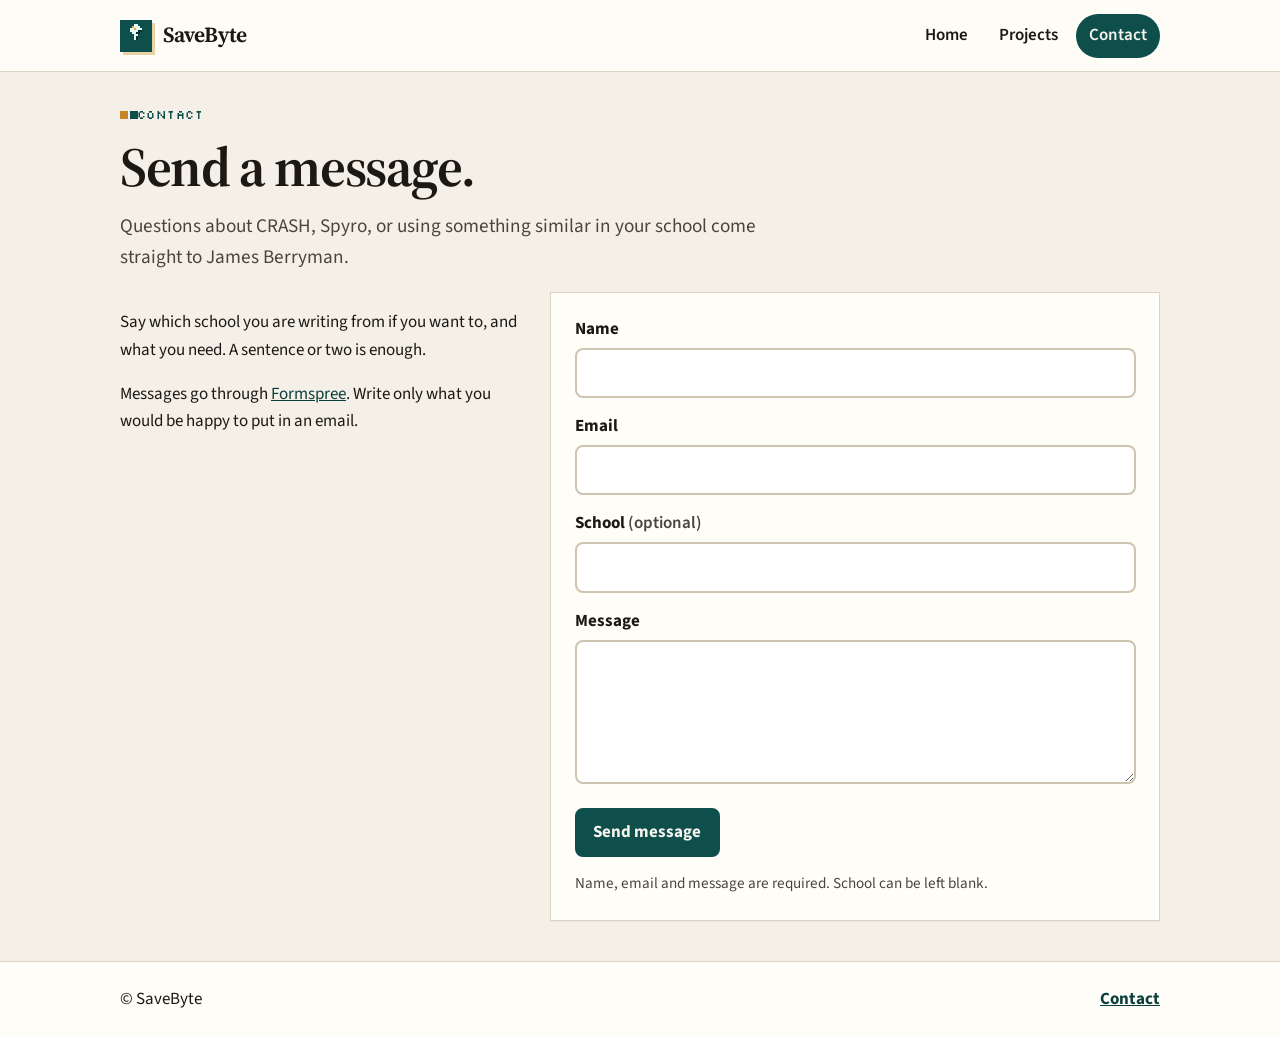
==== contact.html @ 86fe4f96 "Add the first SaveByte static site. A GitHub Pages site for James Berryman's school IT tools, with C" ====
<!DOCTYPE html>
<html lang="en-GB">
  <head>
    <meta charset="utf-8">
    <meta name="viewport" content="width=device-width, initial-scale=1">
    <title>Contact — SaveByte</title>
    <meta name="description" content="Contact James Berryman about SaveByte, CRASH, or Spyro.">
    <meta name="theme-color" content="#0e4f4c">
    <link rel="icon" href="favicon.svg" type="image/svg+xml">
    <link rel="icon" href="favicon-32.png" sizes="32x32" type="image/png">
    <link rel="preconnect" href="https://fonts.googleapis.com">
    <link rel="preconnect" href="https://fonts.gstatic.com" crossorigin>
    <link href="https://fonts.googleapis.com/css2?family=IBM+Plex+Mono:wght@500;600&family=Silkscreen&family=Source+Sans+3:wght@400;600;700&family=Source+Serif+4:opsz,wght@8..60,560;8..60,650&display=swap" rel="stylesheet">
    <link rel="stylesheet" href="css/site.css">
  </head>
  <body>
    <a class="skip" href="#main">Skip to content</a>
    <header class="site-header">
      <div class="wrap header-inner">
        <a class="brand" href="index.html">
          <svg class="brand-mark" viewBox="0 0 16 16" aria-hidden="true" shape-rendering="crispEdges">
            <rect width="16" height="16" fill="#0e4f4c"/>
            <g fill="#e7f7f4">
              <rect x="7" y="2" width="2" height="1"/>
              <rect x="6" y="3" width="4" height="1"/>
              <rect x="5" y="4" width="6" height="2"/>
              <rect x="6" y="6" width="4" height="1"/>
              <rect x="7" y="7" width="2" height="3"/>
            </g>
            <g fill="#e2b04a">
              <rect x="6" y="3" width="1" height="1"/>
              <rect x="7" y="4" width="1" height="1"/>
            </g>
            <g fill="#08332f">
              <rect x="9" y="5" width="2" height="1"/>
              <rect x="8" y="6" width="2" height="1"/>
              <rect x="8" y="8" width="1" height="2"/>
            </g>
          </svg>
          <span>SaveByte</span>
        </a>
        <nav class="nav" aria-label="Primary">
          <a href="index.html">Home</a>
          <a href="projects.html">Projects</a>
          <a href="contact.html" aria-current="page">Contact</a>
        </nav>
      </div>
    </header>
    <main id="main">
      <div class="wrap">
        <header class="page-intro">
          <p class="kicker"><span class="pixel" aria-hidden="true"></span> Contact</p>
          <h1>Send a message.</h1>
          <p class="lede">Questions about CRASH, Spyro, or using something similar in your school come straight to James Berryman.</p>
        </header>
        <div class="contact-layout">
          <div class="prose">
            <p>Say which school you are writing from if you want to, and what you need. A sentence or two is enough.</p>
            <p>Messages go through <a href="https://formspree.io" rel="noopener noreferrer">Formspree</a>. Write only what you would be happy to put in an email.</p>
          </div>
          <div>
            <form id="contact-form" action="https://formspree.io/f/YOUR_FORM_ID" method="POST">
              <div id="error-summary" class="error-summary" hidden tabindex="-1">
                <p id="error-summary-title">Please fix the following:</p>
                <ul id="error-list"></ul>
              </div>
              <p id="send-error" class="form-error" hidden tabindex="-1"></p>
              <p class="hp" aria-hidden="true">
                <label for="company">Company</label>
                <input id="company" name="_gotcha" type="text" tabindex="-1" autocomplete="off">
              </p>
              <input type="hidden" name="_subject" value="SaveByte website enquiry">
              <div class="field">
                <label for="name">Name</label>
                <input id="name" name="name" type="text" autocomplete="name" maxlength="200" required aria-describedby="name-error">
                <p id="name-error" class="field-error" hidden></p>
              </div>
              <div class="field">
                <label for="email">Email</label>
                <input id="email" name="email" type="email" autocomplete="email" maxlength="200" required aria-describedby="email-error" inputmode="email" spellcheck="false">
                <p id="email-error" class="field-error" hidden></p>
              </div>
              <div class="field">
                <label for="school">School <span class="optional">(optional)</span></label>
                <input id="school" name="school" type="text" autocomplete="organization" maxlength="200">
              </div>
              <div class="field">
                <label for="message">Message</label>
                <textarea id="message" name="message" maxlength="5000" required aria-describedby="message-error"></textarea>
                <p id="message-error" class="field-error" hidden></p>
              </div>
              <div class="form-actions">
                <button id="send" class="button" type="submit">Send message</button>
              </div>
              <p class="fine-print">Name, email and message are required. School can be left blank.</p>
            </form>
            <div id="thanks" class="thanks" hidden tabindex="-1">
              <h2>Thank you</h2>
              <p id="thanks-detail"></p>
              <button id="thanks-reset" class="button secondary" type="button">Send another message</button>
            </div>
          </div>
        </div>
      </div>
    </main>
    <footer class="site-footer">
      <div class="wrap footer-inner">
        <p>© SaveByte</p>
        <a href="contact.html" aria-current="page">Contact</a>
      </div>
    </footer>
    <script src="js/site.js"></script>
    <noscript>
      <style>
        .fine-print::after {
          content: " This browser has JavaScript turned off. The form can still be sent, and Formspree will show its own confirmation.";
        }
      </style>
    </noscript>
  </body>
</html>
---- css/site.css ----
:root {
  --bg: #f4f0e7;
  --bg-raised: #fffdf8;
  --ink: #1c1915;
  --muted: #4a453c;
  --line: #ddd4c6;
  --save: #0e4f4c;
  --save-deep: #0b3f3d;
  --gold: #c9842a;
  --gold-soft: #e7d3a4;
  --danger: #8c1d1d;
  --danger-bg: #f8ebe6;
  --crash: #0c4a6e;
  --spyro: #3d2a62;
  --shadow: 0 1px 0 rgba(28, 25, 21, 0.04);
  --serif: "Source Serif 4", Palatino, "Iowan Old Style", Georgia, serif;
  --sans: "Source Sans 3", "Segoe UI", sans-serif;
  --pixel: Silkscreen, ui-monospace, monospace;
  --mono: "IBM Plex Mono", ui-monospace, monospace;
  --wrap: 1040px;
  --focus: 3px solid var(--save);
}

*,
*::before,
*::after {
  box-sizing: border-box;
}

html {
  scroll-behavior: smooth;
}

body {
  margin: 0;
  min-height: 100vh;
  display: flex;
  flex-direction: column;
  background: var(--bg);
  color: var(--ink);
  font-family: var(--sans);
  font-size: 1.0625rem;
  line-height: 1.6;
}

main {
  flex: 1;
}

img {
  max-width: 100%;
  height: auto;
}

a {
  color: var(--save-deep);
}

a:hover {
  color: #062624;
}

:focus {
  outline: none;
}

:focus-visible {
  outline: var(--focus);
  outline-offset: 3px;
}

.skip {
  position: absolute;
  left: 0.75rem;
  top: 0;
  transform: translateY(-120%);
  background: var(--bg-raised);
  color: var(--ink);
  padding: 0.5rem 0.8rem;
  z-index: 20;
  border: 2px solid var(--save);
}

.skip:focus {
  transform: none;
  top: 0.75rem;
}

.wrap {
  width: min(var(--wrap), calc(100% - 2rem));
  margin-inline: auto;
}

.site-header {
  border-bottom: 1px solid var(--line);
  background: rgba(255, 253, 248, 0.92);
}

.header-inner {
  display: flex;
  flex-wrap: wrap;
  align-items: center;
  justify-content: space-between;
  gap: 0.75rem 1.25rem;
  padding: 0.85rem 0;
}

.brand {
  display: inline-flex;
  align-items: center;
  gap: 0.7rem;
  color: var(--ink);
  text-decoration: none;
  font-family: var(--serif);
  font-weight: 650;
  font-size: 1.35rem;
  letter-spacing: -0.02em;
}

.brand-mark {
  display: block;
  width: 32px;
  height: 32px;
  box-shadow: 3px 3px 0 var(--gold-soft);
  flex-shrink: 0;
}

.nav {
  display: flex;
  flex-wrap: wrap;
  gap: 0.35rem;
}

.nav a {
  display: inline-flex;
  align-items: center;
  min-height: 44px;
  padding: 0.35rem 0.8rem;
  color: var(--ink);
  text-decoration: none;
  font-weight: 600;
  border-radius: 999px;
}

.nav a:hover {
  background: rgba(14, 79, 76, 0.08);
}

.nav a[aria-current="page"] {
  background: var(--save);
  color: #f7f4ee;
}

.kicker {
  display: flex;
  align-items: center;
  gap: 0.55rem;
  margin: 0 0 0.7rem;
  font-family: var(--pixel);
  font-size: 0.72rem;
  letter-spacing: 0.04em;
  text-transform: uppercase;
  color: var(--save);
  line-height: 1.4;
}

.pixel {
  width: 8px;
  height: 8px;
  background: var(--gold);
  box-shadow: 10px 0 0 var(--save);
  flex-shrink: 0;
}

h1,
h2,
h3 {
  font-family: var(--serif);
  font-weight: 650;
  letter-spacing: -0.025em;
  line-height: 1.15;
}

h1 {
  margin: 0 0 0.8rem;
  font-size: clamp(2.15rem, 5vw, 3.45rem);
}

h2 {
  margin: 0 0 0.4rem;
  font-size: clamp(1.7rem, 3vw, 2.15rem);
}

h3 {
  margin: 1.6rem 0 0.55rem;
  font-size: 1.25rem;
}

.lede {
  margin: 0 0 0.85rem;
  max-width: 42rem;
  font-size: 1.2rem;
  color: var(--muted);
}

.hero {
  display: grid;
  grid-template-columns: 1fr;
  gap: 1.75rem;
  padding: 2.5rem 0 1rem;
}

.actions {
  display: flex;
  flex-wrap: wrap;
  gap: 0.7rem;
  margin-top: 1.35rem;
}

.button {
  display: inline-flex;
  align-items: center;
  justify-content: center;
  min-height: 44px;
  padding: 0.55rem 1.05rem;
  border-radius: 8px;
  border: 2px solid var(--save);
  background: var(--save);
  color: #f7f4ee;
  font: inherit;
  font-weight: 700;
  text-decoration: none;
  cursor: pointer;
}

.button:hover {
  background: var(--save-deep);
  border-color: var(--save-deep);
  color: #f7f4ee;
}

.button.secondary {
  background: transparent;
  color: var(--save-deep);
}

.button.secondary:hover {
  background: rgba(14, 79, 76, 0.08);
  color: var(--save-deep);
}

.button:disabled {
  opacity: 0.7;
  cursor: wait;
}

.checkpoint {
  background: #1c1915;
  color: #f4f0e7;
  padding: 1.1rem 1.15rem 1.15rem;
  box-shadow: 6px 6px 0 #e4d8c4;
  align-self: end;
}

.checkpoint-kicker {
  margin: 0 0 0.75rem;
  font-family: var(--pixel);
  font-size: 0.68rem;
  letter-spacing: 0.05em;
  text-transform: uppercase;
  color: #e2b04a;
}

.checkpoint ul {
  list-style: none;
  margin: 0;
  padding: 0;
}

.checkpoint li {
  display: grid;
  grid-template-columns: 5.5rem 1fr;
  gap: 0.75rem;
  padding: 0.55rem 0;
  border-top: 1px solid rgba(244, 240, 231, 0.16);
  font-family: var(--mono);
  font-size: 0.92rem;
  line-height: 1.4;
}

.checkpoint li span {
  color: #9fd4cc;
  font-weight: 600;
}

.section {
  padding: 1.5rem 0 2.5rem;
}

.card-grid {
  display: grid;
  grid-template-columns: 1fr;
  gap: 1rem;
}

.card {
  background: var(--bg-raised);
  border: 1px solid var(--line);
  border-top: 4px solid var(--save);
  padding: 1.15rem 1.2rem 1.25rem;
  box-shadow: var(--shadow);
}

.card.crash {
  border-top-color: var(--crash);
}

.card.spyro {
  border-top-color: var(--spyro);
}

.card h2 {
  font-size: 1.7rem;
}

.card h2 a {
  color: inherit;
  text-decoration: none;
}

.card h2 a:hover {
  text-decoration: underline;
}

.card p {
  margin: 0.35rem 0 0.9rem;
  color: var(--muted);
}

.index {
  margin: 0 0 0.35rem;
  font-family: var(--pixel);
  font-size: 0.68rem;
  color: var(--muted);
}

.note {
  margin: 1.5rem 0 0;
  max-width: 42rem;
}

.project {
  padding: 2.2rem 0;
  border-top: 1px solid var(--line);
}

.project:first-of-type {
  border-top: 0;
  padding-top: 0.4rem;
}

.page-intro {
  padding: 2.2rem 0 0.4rem;
}

.stack {
  margin: 0.2rem 0 0;
  color: var(--muted);
  font-family: var(--mono);
  font-size: 0.86rem;
}

.prose p {
  max-width: 68ch;
}

.feature-list {
  margin: 0.3rem 0 0;
  padding: 0;
  list-style: none;
  max-width: 68ch;
}

.feature-list li {
  position: relative;
  padding: 0.35rem 0 0.35rem 1.15rem;
  border-bottom: 1px solid var(--line);
}

.feature-list li::before {
  content: "";
  position: absolute;
  left: 0;
  top: 0.85rem;
  width: 7px;
  height: 7px;
  background: var(--gold);
  box-shadow: 0 0 0 2px transparent;
}

.project.crash .feature-list li::before {
  background: var(--crash);
}

.project.spyro .feature-list li::before {
  background: var(--spyro);
}

.shots {
  display: grid;
  gap: 1.25rem;
  margin-top: 0.4rem;
  min-width: 0;
}

figure {
  margin: 0;
  min-width: 0;
}

.shot-scroll {
  overflow-x: auto;
  max-width: 100%;
  background: #fff;
  border: 1px solid var(--line);
  box-shadow: 5px 5px 0 #e4d8c4;
}

.shot-scroll img {
  display: block;
  width: 100%;
  min-width: 880px;
  max-width: none;
  height: auto;
  border: 0;
  box-shadow: none;
}

figcaption {
  margin-top: 0.55rem;
  color: var(--muted);
  font-size: 0.95rem;
}

.sample-note {
  margin: 1rem 0 0;
  color: var(--muted);
  font-size: 0.95rem;
}

.contact-layout {
  display: grid;
  grid-template-columns: 1fr;
  gap: 1.5rem;
  padding-bottom: 2.5rem;
}

form,
.thanks {
  background: var(--bg-raised);
  border: 1px solid var(--line);
  padding: 1.15rem 1.15rem 1.3rem;
  box-shadow: var(--shadow);
}

.field {
  margin: 0 0 0.95rem;
}

label {
  display: block;
  margin-bottom: 0.3rem;
  font-weight: 700;
}

.optional {
  font-weight: 600;
  color: var(--muted);
}

input,
textarea {
  width: 100%;
  padding: 0.7rem 0.75rem;
  border: 2px solid #cfc4b2;
  border-radius: 8px;
  background: #fff;
  color: var(--ink);
  font: inherit;
  line-height: 1.4;
}

textarea {
  min-height: 9rem;
  resize: vertical;
}

input:focus-visible,
textarea:focus-visible {
  border-color: var(--save);
}

input[aria-invalid="true"],
textarea[aria-invalid="true"] {
  border-color: var(--danger);
}

.field-error {
  margin: 0.35rem 0 0;
  color: var(--danger);
  font-weight: 650;
  font-size: 0.95rem;
}

.error-summary {
  margin: 0 0 1rem;
  padding: 0.8rem 0.9rem;
  background: var(--danger-bg);
  border-left: 4px solid var(--danger);
}

.error-summary p {
  margin: 0 0 0.35rem;
  font-weight: 700;
  color: var(--danger);
}

.error-summary ul {
  margin: 0;
  padding-left: 1.2rem;
}

.form-error {
  margin: 0 0 0.9rem;
  padding: 0.75rem 0.85rem;
  background: var(--danger-bg);
  color: var(--danger);
  font-weight: 650;
}

.form-actions {
  display: flex;
  flex-wrap: wrap;
  gap: 0.75rem;
  align-items: center;
  margin-top: 0.3rem;
}

.fine-print {
  margin: 0.9rem 0 0;
  color: var(--muted);
  font-size: 0.95rem;
}

.hp {
  position: absolute;
  left: -10000px;
  top: auto;
  width: 1px;
  height: 1px;
  overflow: hidden;
}

.thanks h2 {
  margin-top: 0;
}

.thanks p {
  max-width: 62ch;
}

.site-footer {
  border-top: 1px solid var(--line);
  background: #fffdf8;
}

.footer-inner {
  display: flex;
  flex-wrap: wrap;
  align-items: center;
  justify-content: space-between;
  gap: 0.5rem 1rem;
  padding: 1rem 0;
}

.site-footer p {
  margin: 0;
}

.site-footer a {
  display: inline-flex;
  align-items: center;
  min-height: 44px;
  font-weight: 700;
}

@media (min-width: 800px) {
  .hero {
    grid-template-columns: 1.4fr 0.9fr;
    align-items: end;
    padding-top: 3.4rem;
    gap: 2.5rem;
  }

  .card-grid {
    grid-template-columns: 1fr 1fr;
  }

  .contact-layout {
    grid-template-columns: 0.8fr 1.2fr;
    align-items: start;
  }

  form,
  .thanks {
    padding: 1.4rem 1.45rem 1.5rem;
  }
}

@media (max-width: 380px) {
  .checkpoint li {
    grid-template-columns: 1fr;
    gap: 0.1rem;
  }
}

@media (prefers-reduced-motion: reduce) {
  html {
    scroll-behavior: auto;
  }

  * {
    transition: none !important;
  }
}

@media print {
  body {
    background: #fff;
    color: #000;
  }

  .skip,
  .actions,
  .site-header,
  .form-actions {
    display: none;
  }

  .checkpoint,
  .shot-scroll,
  .card,
  form {
    box-shadow: none;
  }
}
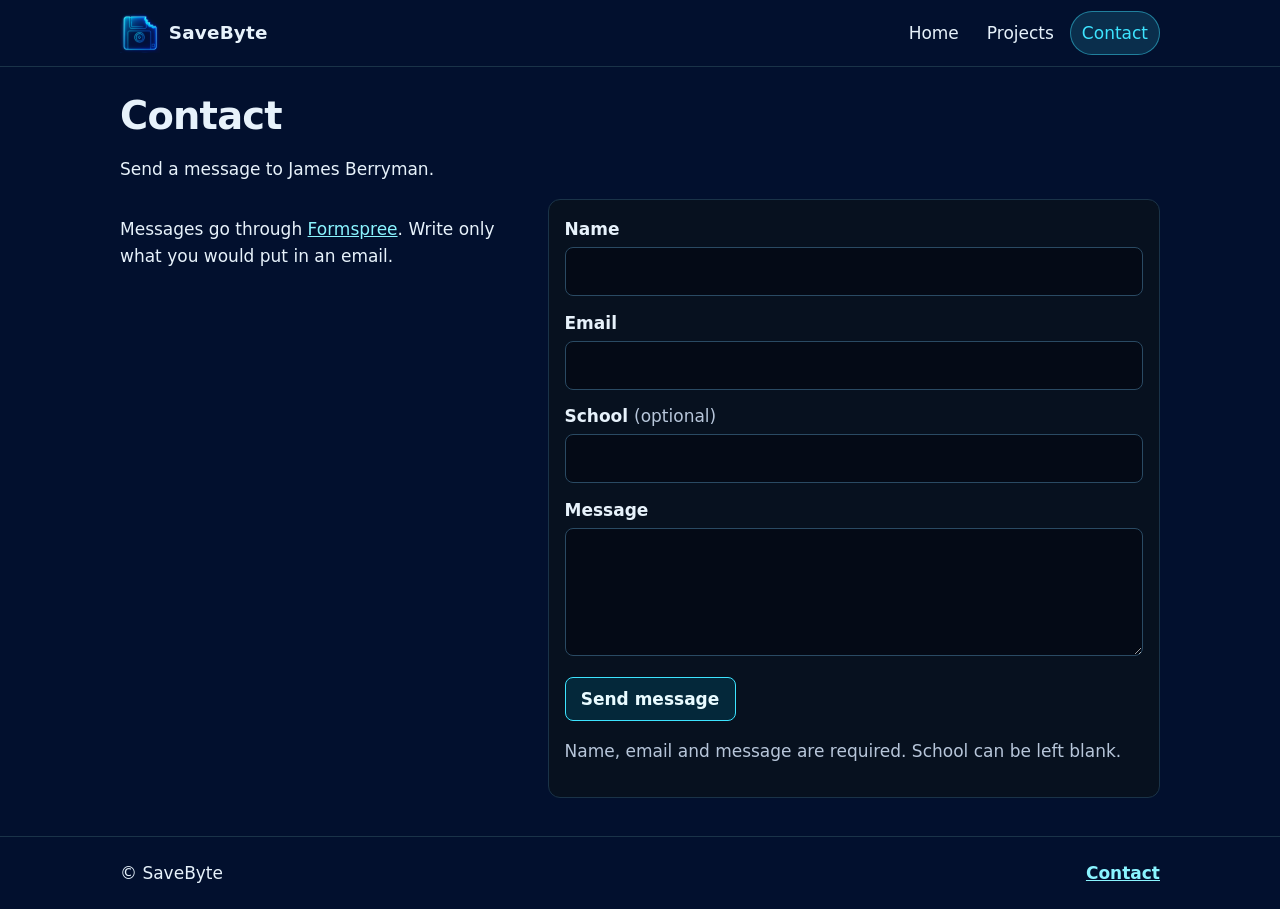
==== commit ee8468f7: "Simplify SaveByte and add in-browser demos. Drop the sales tone and job details, give CRASH and Spyr" ====
--- a/contact.html
+++ b/contact.html
@@ -4,13 +4,13 @@
     <meta charset="utf-8">
     <meta name="viewport" content="width=device-width, initial-scale=1">
     <title>Contact — SaveByte</title>
-    <meta name="description" content="Contact James Berryman about SaveByte, CRASH, or Spyro.">
-    <meta name="theme-color" content="#0e4f4c">
-    <link rel="icon" href="favicon.svg" type="image/svg+xml">
-    <link rel="icon" href="favicon-32.png" sizes="32x32" type="image/png">
-    <link rel="preconnect" href="https://fonts.googleapis.com">
-    <link rel="preconnect" href="https://fonts.gstatic.com" crossorigin>
-    <link href="https://fonts.googleapis.com/css2?family=IBM+Plex+Mono:wght@500;600&family=Silkscreen&family=Source+Sans+3:wght@400;600;700&family=Source+Serif+4:opsz,wght@8..60,560;8..60,650&display=swap" rel="stylesheet">
+    <meta name="description" content="Send a message to James Berryman.">
+    <meta name="theme-color" content="#02102e">
+    <link rel="icon" href="favicon.ico" sizes="any">
+    <link rel="icon" href="images/icon-32.png" type="image/png" sizes="32x32">
+    <link rel="icon" href="images/icon-16.png" type="image/png" sizes="16x16">
+    <link rel="apple-touch-icon" href="images/icon-180.png">
+    <link rel="manifest" href="site.webmanifest">
     <link rel="stylesheet" href="css/site.css">
   </head>
   <body>
@@ -18,25 +18,7 @@
     <header class="site-header">
       <div class="wrap header-inner">
         <a class="brand" href="index.html">
-          <svg class="brand-mark" viewBox="0 0 16 16" aria-hidden="true" shape-rendering="crispEdges">
-            <rect width="16" height="16" fill="#0e4f4c"/>
-            <g fill="#e7f7f4">
-              <rect x="7" y="2" width="2" height="1"/>
-              <rect x="6" y="3" width="4" height="1"/>
-              <rect x="5" y="4" width="6" height="2"/>
-              <rect x="6" y="6" width="4" height="1"/>
-              <rect x="7" y="7" width="2" height="3"/>
-            </g>
-            <g fill="#e2b04a">
-              <rect x="6" y="3" width="1" height="1"/>
-              <rect x="7" y="4" width="1" height="1"/>
-            </g>
-            <g fill="#08332f">
-              <rect x="9" y="5" width="2" height="1"/>
-              <rect x="8" y="6" width="2" height="1"/>
-              <rect x="8" y="8" width="1" height="2"/>
-            </g>
-          </svg>
+          <img src="images/icon-192.png" width="192" height="192" alt="">
           <span>SaveByte</span>
         </a>
         <nav class="nav" aria-label="Primary">
@@ -47,17 +29,11 @@
       </div>
     </header>
     <main id="main">
-      <div class="wrap">
-        <header class="page-intro">
-          <p class="kicker"><span class="pixel" aria-hidden="true"></span> Contact</p>
-          <h1>Send a message.</h1>
-          <p class="lede">Questions about CRASH, Spyro, or using something similar in your school come straight to James Berryman.</p>
-        </header>
+      <div class="wrap page">
+        <h1>Contact</h1>
+        <p>Send a message to James Berryman.</p>
         <div class="contact-layout">
-          <div class="prose">
-            <p>Say which school you are writing from if you want to, and what you need. A sentence or two is enough.</p>
-            <p>Messages go through <a href="https://formspree.io" rel="noopener noreferrer">Formspree</a>. Write only what you would be happy to put in an email.</p>
-          </div>
+          <p>Messages go through <a href="https://formspree.io" rel="noopener noreferrer">Formspree</a>. Write only what you would put in an email.</p>
           <div>
             <form id="contact-form" action="https://formspree.io/f/YOUR_FORM_ID" method="POST">
               <div id="error-summary" class="error-summary" hidden tabindex="-1">
@@ -110,12 +86,5 @@
       </div>
     </footer>
     <script src="js/site.js"></script>
-    <noscript>
-      <style>
-        .fine-print::after {
-          content: " This browser has JavaScript turned off. The form can still be sent, and Formspree will show its own confirmation.";
-        }
-      </style>
-    </noscript>
   </body>
 </html>
--- a/css/site.css
+++ b/css/site.css
@@ -1,34 +1,22 @@
 :root {
-  --bg: #f4f0e7;
-  --bg-raised: #fffdf8;
-  --ink: #1c1915;
-  --muted: #4a453c;
-  --line: #ddd4c6;
-  --save: #0e4f4c;
-  --save-deep: #0b3f3d;
-  --gold: #c9842a;
-  --gold-soft: #e7d3a4;
-  --danger: #8c1d1d;
-  --danger-bg: #f8ebe6;
-  --crash: #0c4a6e;
-  --spyro: #3d2a62;
-  --shadow: 0 1px 0 rgba(28, 25, 21, 0.04);
-  --serif: "Source Serif 4", Palatino, "Iowan Old Style", Georgia, serif;
-  --sans: "Source Sans 3", "Segoe UI", sans-serif;
-  --pixel: Silkscreen, ui-monospace, monospace;
-  --mono: "IBM Plex Mono", ui-monospace, monospace;
+  --bg: #02102e;
+  --raised: #07111f;
+  --ink: #e7f2fb;
+  --muted: #b7c6da;
+  --line: #1a3348;
+  --cyan: #3de4ff;
+  --cyan-deep: #8af4ff;
+  --focus: 3px solid #3de4ff;
+  --danger: #ffb4b4;
+  --danger-bg: #3a1820;
   --wrap: 1040px;
-  --focus: 3px solid var(--save);
+  color-scheme: dark;
 }
 
 *,
 *::before,
 *::after {
   box-sizing: border-box;
-}
-
-html {
-  scroll-behavior: smooth;
 }
 
 body {
@@ -38,9 +26,9 @@
   flex-direction: column;
   background: var(--bg);
   color: var(--ink);
-  font-family: var(--sans);
+  font-family: "Segoe UI", system-ui, sans-serif;
   font-size: 1.0625rem;
-  line-height: 1.6;
+  line-height: 1.55;
 }
 
 main {
@@ -53,11 +41,11 @@
 }
 
 a {
-  color: var(--save-deep);
+  color: var(--cyan-deep);
 }
 
 a:hover {
-  color: #062624;
+  color: #fff;
 }
 
 :focus {
@@ -74,11 +62,10 @@
   left: 0.75rem;
   top: 0;
   transform: translateY(-120%);
-  background: var(--bg-raised);
+  background: var(--raised);
   color: var(--ink);
-  padding: 0.5rem 0.8rem;
+  padding: 0.45rem 0.75rem;
   z-index: 20;
-  border: 2px solid var(--save);
 }
 
 .skip:focus {
@@ -91,9 +78,20 @@
   margin-inline: auto;
 }
 
+.visually-hidden {
+  position: absolute;
+  width: 1px;
+  height: 1px;
+  padding: 0;
+  margin: -1px;
+  overflow: hidden;
+  clip: rect(0, 0, 0, 0);
+  white-space: nowrap;
+  border: 0;
+}
+
 .site-header {
   border-bottom: 1px solid var(--line);
-  background: rgba(255, 253, 248, 0.92);
 }
 
 .header-inner {
@@ -101,477 +99,282 @@
   flex-wrap: wrap;
   align-items: center;
   justify-content: space-between;
-  gap: 0.75rem 1.25rem;
-  padding: 0.85rem 0;
+  gap: 0.5rem 1rem;
+  padding: 0.7rem 0;
 }
 
 .brand {
   display: inline-flex;
   align-items: center;
-  gap: 0.7rem;
+  gap: 0.55rem;
   color: var(--ink);
   text-decoration: none;
-  font-family: var(--serif);
-  font-weight: 650;
-  font-size: 1.35rem;
-  letter-spacing: -0.02em;
-}
-
-.brand-mark {
+  font-weight: 700;
+  font-size: 1.15rem;
+  letter-spacing: 0.01em;
+}
+
+.brand img {
+  width: 40px;
+  height: 40px;
   display: block;
-  width: 32px;
-  height: 32px;
-  box-shadow: 3px 3px 0 var(--gold-soft);
-  flex-shrink: 0;
+  mix-blend-mode: lighten;
 }
 
 .nav {
   display: flex;
   flex-wrap: wrap;
-  gap: 0.35rem;
+  gap: 0.25rem;
 }
 
 .nav a {
   display: inline-flex;
   align-items: center;
   min-height: 44px;
-  padding: 0.35rem 0.8rem;
+  padding: 0.3rem 0.75rem;
   color: var(--ink);
   text-decoration: none;
-  font-weight: 600;
   border-radius: 999px;
 }
 
 .nav a:hover {
-  background: rgba(14, 79, 76, 0.08);
+  background: rgba(61, 228, 255, 0.08);
 }
 
 .nav a[aria-current="page"] {
-  background: var(--save);
-  color: #f7f4ee;
-}
-
-.kicker {
-  display: flex;
-  align-items: center;
-  gap: 0.55rem;
-  margin: 0 0 0.7rem;
-  font-family: var(--pixel);
-  font-size: 0.72rem;
-  letter-spacing: 0.04em;
-  text-transform: uppercase;
-  color: var(--save);
-  line-height: 1.4;
-}
-
-.pixel {
-  width: 8px;
-  height: 8px;
-  background: var(--gold);
-  box-shadow: 10px 0 0 var(--save);
-  flex-shrink: 0;
+  background: rgba(61, 228, 255, 0.14);
+  color: var(--cyan);
+  box-shadow: inset 0 0 0 1px rgba(61, 228, 255, 0.45);
 }
 
 h1,
 h2,
 h3 {
-  font-family: var(--serif);
   font-weight: 650;
-  letter-spacing: -0.025em;
-  line-height: 1.15;
+  letter-spacing: -0.02em;
+  line-height: 1.2;
 }
 
 h1 {
-  margin: 0 0 0.8rem;
-  font-size: clamp(2.15rem, 5vw, 3.45rem);
+  margin: 0 0 0.6rem;
+  font-size: clamp(1.8rem, 4vw, 2.4rem);
 }
 
 h2 {
-  margin: 0 0 0.4rem;
-  font-size: clamp(1.7rem, 3vw, 2.15rem);
+  margin: 0 0 0.35rem;
+  font-size: 1.35rem;
 }
 
 h3 {
-  margin: 1.6rem 0 0.55rem;
-  font-size: 1.25rem;
-}
-
-.lede {
-  margin: 0 0 0.85rem;
-  max-width: 42rem;
-  font-size: 1.2rem;
+  margin: 1.4rem 0 0.4rem;
+  font-size: 1.1rem;
+}
+
+p {
+  max-width: 65ch;
+}
+
+.home-logo {
+  display: block;
+  width: min(340px, 86%);
+  margin: 1.2rem 0 0.4rem;
+  mix-blend-mode: lighten;
+}
+
+.page {
+  padding: 1.6rem 0 2.4rem;
+}
+
+.plain-list {
+  padding-left: 1.15rem;
+  max-width: 65ch;
+}
+
+.plain-list li {
+  margin: 0.25rem 0;
+}
+
+.cards {
+  list-style: none;
+  margin: 1.2rem 0 0;
+  padding: 0;
+  display: grid;
+  gap: 0.8rem;
+}
+
+.card {
+  display: block;
+  background: var(--raised);
+  border: 1px solid var(--line);
+  border-radius: 12px;
+  padding: 1rem 1.05rem 1.05rem;
+  color: inherit;
+  text-decoration: none;
+}
+
+.card:hover {
+  border-color: rgba(61, 228, 255, 0.7);
+  box-shadow: 0 0 18px rgba(61, 228, 255, 0.12);
+}
+
+.card p {
+  margin: 0.2rem 0 0;
   color: var(--muted);
 }
 
-.hero {
-  display: grid;
-  grid-template-columns: 1fr;
-  gap: 1.75rem;
-  padding: 2.5rem 0 1rem;
-}
-
-.actions {
+.changes {
+  margin: 0.4rem 0 0;
+  padding-left: 1.15rem;
+}
+
+.demo-bar {
   display: flex;
   flex-wrap: wrap;
-  gap: 0.7rem;
-  margin-top: 1.35rem;
-}
-
-.button {
+  align-items: center;
+  justify-content: space-between;
+  gap: 0.6rem 1rem;
+  margin-top: 1.4rem;
+  padding: 0.75rem 0.85rem;
+  background: #042033;
+  border: 1px solid rgba(61, 228, 255, 0.35);
+  border-radius: 10px;
+}
+
+.demo-bar p {
+  margin: 0;
+  color: var(--cyan-deep);
+  font-weight: 650;
+}
+
+.button,
+.demo-bar button {
   display: inline-flex;
   align-items: center;
   justify-content: center;
   min-height: 44px;
-  padding: 0.55rem 1.05rem;
+  padding: 0.45rem 0.95rem;
   border-radius: 8px;
-  border: 2px solid var(--save);
-  background: var(--save);
-  color: #f7f4ee;
+  border: 1px solid var(--cyan);
+  background: #04283a;
+  color: #e9fbff;
   font: inherit;
   font-weight: 700;
   text-decoration: none;
   cursor: pointer;
 }
 
-.button:hover {
-  background: var(--save-deep);
-  border-color: var(--save-deep);
-  color: #f7f4ee;
+.button:hover,
+.demo-bar button:hover {
+  background: #06384f;
+  color: #fff;
 }
 
 .button.secondary {
   background: transparent;
-  color: var(--save-deep);
-}
-
-.button.secondary:hover {
-  background: rgba(14, 79, 76, 0.08);
-  color: var(--save-deep);
 }
 
 .button:disabled {
-  opacity: 0.7;
+  opacity: 0.65;
   cursor: wait;
 }
 
-.checkpoint {
-  background: #1c1915;
-  color: #f4f0e7;
-  padding: 1.1rem 1.15rem 1.15rem;
-  box-shadow: 6px 6px 0 #e4d8c4;
-  align-self: end;
-}
-
-.checkpoint-kicker {
-  margin: 0 0 0.75rem;
-  font-family: var(--pixel);
-  font-size: 0.68rem;
-  letter-spacing: 0.05em;
-  text-transform: uppercase;
-  color: #e2b04a;
-}
-
-.checkpoint ul {
-  list-style: none;
-  margin: 0;
-  padding: 0;
-}
-
-.checkpoint li {
-  display: grid;
-  grid-template-columns: 5.5rem 1fr;
-  gap: 0.75rem;
-  padding: 0.55rem 0;
-  border-top: 1px solid rgba(244, 240, 231, 0.16);
-  font-family: var(--mono);
-  font-size: 0.92rem;
-  line-height: 1.4;
-}
-
-.checkpoint li span {
-  color: #9fd4cc;
-  font-weight: 600;
-}
-
-.section {
-  padding: 1.5rem 0 2.5rem;
-}
-
-.card-grid {
-  display: grid;
-  grid-template-columns: 1fr;
-  gap: 1rem;
-}
-
-.card {
-  background: var(--bg-raised);
-  border: 1px solid var(--line);
-  border-top: 4px solid var(--save);
-  padding: 1.15rem 1.2rem 1.25rem;
-  box-shadow: var(--shadow);
-}
-
-.card.crash {
-  border-top-color: var(--crash);
-}
-
-.card.spyro {
-  border-top-color: var(--spyro);
-}
-
-.card h2 {
-  font-size: 1.7rem;
-}
-
-.card h2 a {
-  color: inherit;
-  text-decoration: none;
-}
-
-.card h2 a:hover {
-  text-decoration: underline;
-}
-
-.card p {
-  margin: 0.35rem 0 0.9rem;
-  color: var(--muted);
-}
-
-.index {
-  margin: 0 0 0.35rem;
-  font-family: var(--pixel);
-  font-size: 0.68rem;
-  color: var(--muted);
-}
-
-.note {
-  margin: 1.5rem 0 0;
-  max-width: 42rem;
-}
-
-.project {
-  padding: 2.2rem 0;
-  border-top: 1px solid var(--line);
-}
-
-.project:first-of-type {
-  border-top: 0;
-  padding-top: 0.4rem;
-}
-
-.page-intro {
-  padding: 2.2rem 0 0.4rem;
-}
-
-.stack {
-  margin: 0.2rem 0 0;
-  color: var(--muted);
-  font-family: var(--mono);
-  font-size: 0.86rem;
-}
-
-.prose p {
-  max-width: 68ch;
-}
-
-.feature-list {
-  margin: 0.3rem 0 0;
-  padding: 0;
-  list-style: none;
-  max-width: 68ch;
-}
-
-.feature-list li {
-  position: relative;
-  padding: 0.35rem 0 0.35rem 1.15rem;
-  border-bottom: 1px solid var(--line);
-}
-
-.feature-list li::before {
-  content: "";
-  position: absolute;
-  left: 0;
-  top: 0.85rem;
-  width: 7px;
-  height: 7px;
-  background: var(--gold);
-  box-shadow: 0 0 0 2px transparent;
-}
-
-.project.crash .feature-list li::before {
-  background: var(--crash);
-}
-
-.project.spyro .feature-list li::before {
-  background: var(--spyro);
-}
-
-.shots {
-  display: grid;
-  gap: 1.25rem;
-  margin-top: 0.4rem;
+#crash-root,
+#spyro-root {
+  margin-top: 0.8rem;
   min-width: 0;
-}
-
-figure {
-  margin: 0;
-  min-width: 0;
-}
-
-.shot-scroll {
-  overflow-x: auto;
   max-width: 100%;
-  background: #fff;
-  border: 1px solid var(--line);
-  box-shadow: 5px 5px 0 #e4d8c4;
-}
-
-.shot-scroll img {
-  display: block;
-  width: 100%;
-  min-width: 880px;
-  max-width: none;
-  height: auto;
-  border: 0;
-  box-shadow: none;
-}
-
-figcaption {
-  margin-top: 0.55rem;
-  color: var(--muted);
-  font-size: 0.95rem;
-}
-
-.sample-note {
-  margin: 1rem 0 0;
-  color: var(--muted);
-  font-size: 0.95rem;
 }
 
 .contact-layout {
   display: grid;
-  grid-template-columns: 1fr;
-  gap: 1.5rem;
-  padding-bottom: 2.5rem;
+  gap: 1.2rem;
 }
 
 form,
 .thanks {
-  background: var(--bg-raised);
+  background: var(--raised);
   border: 1px solid var(--line);
-  padding: 1.15rem 1.15rem 1.3rem;
-  box-shadow: var(--shadow);
+  border-radius: 12px;
+  padding: 1rem;
 }
 
 .field {
-  margin: 0 0 0.95rem;
+  margin: 0 0 0.85rem;
 }
 
 label {
   display: block;
-  margin-bottom: 0.3rem;
+  margin-bottom: 0.28rem;
   font-weight: 700;
 }
 
-.optional {
-  font-weight: 600;
+.optional,
+.fine-print,
+.muted {
   color: var(--muted);
+  font-weight: 500;
 }
 
 input,
 textarea {
   width: 100%;
-  padding: 0.7rem 0.75rem;
-  border: 2px solid #cfc4b2;
+  padding: 0.65rem 0.7rem;
+  border: 1px solid #2a4a63;
   border-radius: 8px;
-  background: #fff;
+  background: #040a16;
   color: var(--ink);
   font: inherit;
-  line-height: 1.4;
 }
 
 textarea {
-  min-height: 9rem;
+  min-height: 8rem;
   resize: vertical;
-}
-
-input:focus-visible,
-textarea:focus-visible {
-  border-color: var(--save);
 }
 
 input[aria-invalid="true"],
 textarea[aria-invalid="true"] {
-  border-color: var(--danger);
+  border-color: #ff8d8d;
+}
+
+.field-error,
+.form-error,
+.error-summary {
+  color: var(--danger);
 }
 
 .field-error {
-  margin: 0.35rem 0 0;
-  color: var(--danger);
+  margin: 0.3rem 0 0;
   font-weight: 650;
-  font-size: 0.95rem;
-}
-
-.error-summary {
-  margin: 0 0 1rem;
-  padding: 0.8rem 0.9rem;
+}
+
+.error-summary,
+.form-error {
+  margin: 0 0 0.9rem;
+  padding: 0.7rem 0.8rem;
   background: var(--danger-bg);
-  border-left: 4px solid var(--danger);
+  border-left: 4px solid #ff8d8d;
 }
 
 .error-summary p {
-  margin: 0 0 0.35rem;
+  margin: 0 0 0.3rem;
   font-weight: 700;
-  color: var(--danger);
 }
 
 .error-summary ul {
   margin: 0;
-  padding-left: 1.2rem;
-}
-
-.form-error {
-  margin: 0 0 0.9rem;
-  padding: 0.75rem 0.85rem;
-  background: var(--danger-bg);
-  color: var(--danger);
-  font-weight: 650;
-}
-
-.form-actions {
-  display: flex;
-  flex-wrap: wrap;
-  gap: 0.75rem;
-  align-items: center;
-  margin-top: 0.3rem;
-}
-
-.fine-print {
-  margin: 0.9rem 0 0;
-  color: var(--muted);
-  font-size: 0.95rem;
+  padding-left: 1.15rem;
 }
 
 .hp {
   position: absolute;
   left: -10000px;
-  top: auto;
   width: 1px;
   height: 1px;
   overflow: hidden;
 }
 
-.thanks h2 {
-  margin-top: 0;
-}
-
-.thanks p {
-  max-width: 62ch;
-}
-
 .site-footer {
   border-top: 1px solid var(--line);
-  background: #fffdf8;
 }
 
 .footer-inner {
@@ -579,8 +382,8 @@
   flex-wrap: wrap;
   align-items: center;
   justify-content: space-between;
-  gap: 0.5rem 1rem;
-  padding: 1rem 0;
+  gap: 0.4rem 1rem;
+  padding: 0.85rem 0;
 }
 
 .site-footer p {
@@ -594,15 +397,8 @@
   font-weight: 700;
 }
 
-@media (min-width: 800px) {
-  .hero {
-    grid-template-columns: 1.4fr 0.9fr;
-    align-items: end;
-    padding-top: 3.4rem;
-    gap: 2.5rem;
-  }
-
-  .card-grid {
+@media (min-width: 720px) {
+  .cards {
     grid-template-columns: 1fr 1fr;
   }
 
@@ -610,47 +406,10 @@
     grid-template-columns: 0.8fr 1.2fr;
     align-items: start;
   }
-
-  form,
-  .thanks {
-    padding: 1.4rem 1.45rem 1.5rem;
+}
+
+@media (prefers-reduced-motion: reduce) {
+  * {
+    scroll-behavior: auto !important;
   }
 }
-
-@media (max-width: 380px) {
-  .checkpoint li {
-    grid-template-columns: 1fr;
-    gap: 0.1rem;
-  }
-}
-
-@media (prefers-reduced-motion: reduce) {
-  html {
-    scroll-behavior: auto;
-  }
-
-  * {
-    transition: none !important;
-  }
-}
-
-@media print {
-  body {
-    background: #fff;
-    color: #000;
-  }
-
-  .skip,
-  .actions,
-  .site-header,
-  .form-actions {
-    display: none;
-  }
-
-  .checkpoint,
-  .shot-scroll,
-  .card,
-  form {
-    box-shadow: none;
-  }
-}
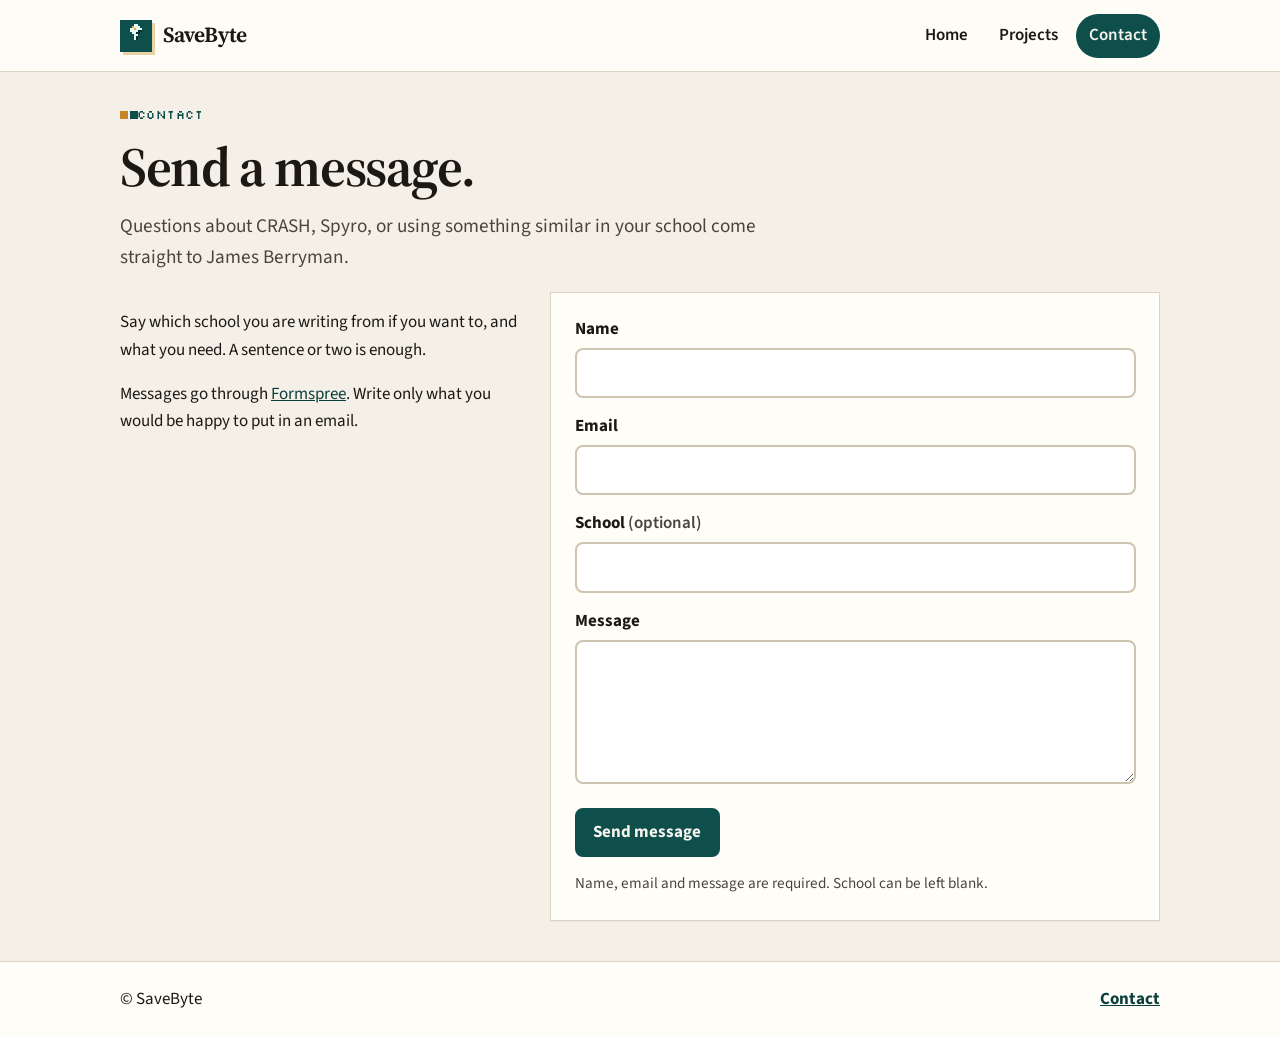
==== commit 11efb0a7: "Restore the original light SaveByte site. Bring back the first layout and wording, drop the in-brows" ====
--- a/contact.html
+++ b/contact.html
@@ -4,13 +4,16 @@
     <meta charset="utf-8">
     <meta name="viewport" content="width=device-width, initial-scale=1">
     <title>Contact — SaveByte</title>
-    <meta name="description" content="Send a message to James Berryman.">
-    <meta name="theme-color" content="#02102e">
+    <meta name="description" content="Contact James Berryman about SaveByte, CRASH, or Spyro.">
+    <meta name="theme-color" content="#0e4f4c">
     <link rel="icon" href="favicon.ico" sizes="any">
     <link rel="icon" href="images/icon-32.png" type="image/png" sizes="32x32">
     <link rel="icon" href="images/icon-16.png" type="image/png" sizes="16x16">
     <link rel="apple-touch-icon" href="images/icon-180.png">
     <link rel="manifest" href="site.webmanifest">
+    <link rel="preconnect" href="https://fonts.googleapis.com">
+    <link rel="preconnect" href="https://fonts.gstatic.com" crossorigin>
+    <link href="https://fonts.googleapis.com/css2?family=IBM+Plex+Mono:wght@500;600&family=Silkscreen&family=Source+Sans+3:wght@400;600;700&family=Source+Serif+4:opsz,wght@8..60,560;8..60,650&display=swap" rel="stylesheet">
     <link rel="stylesheet" href="css/site.css">
   </head>
   <body>
@@ -18,7 +21,8 @@
     <header class="site-header">
       <div class="wrap header-inner">
         <a class="brand" href="index.html">
-          <img src="images/icon-192.png" width="192" height="192" alt="">
+          <!-- Header logo. Replace images/logo.svg to swap the mark. -->
+          <img class="brand-mark" src="images/logo.svg" width="32" height="32" alt="">
           <span>SaveByte</span>
         </a>
         <nav class="nav" aria-label="Primary">
@@ -29,11 +33,17 @@
       </div>
     </header>
     <main id="main">
-      <div class="wrap page">
-        <h1>Contact</h1>
-        <p>Send a message to James Berryman.</p>
+      <div class="wrap">
+        <header class="page-intro">
+          <p class="kicker"><span class="pixel" aria-hidden="true"></span> Contact</p>
+          <h1>Send a message.</h1>
+          <p class="lede">Questions about CRASH, Spyro, or using something similar in your school come straight to James Berryman.</p>
+        </header>
         <div class="contact-layout">
-          <p>Messages go through <a href="https://formspree.io" rel="noopener noreferrer">Formspree</a>. Write only what you would put in an email.</p>
+          <div class="prose">
+            <p>Say which school you are writing from if you want to, and what you need. A sentence or two is enough.</p>
+            <p>Messages go through <a href="https://formspree.io" rel="noopener noreferrer">Formspree</a>. Write only what you would be happy to put in an email.</p>
+          </div>
           <div>
             <form id="contact-form" action="https://formspree.io/f/YOUR_FORM_ID" method="POST">
               <div id="error-summary" class="error-summary" hidden tabindex="-1">
@@ -86,5 +96,12 @@
       </div>
     </footer>
     <script src="js/site.js"></script>
+    <noscript>
+      <style>
+        .fine-print::after {
+          content: " This browser has JavaScript turned off. The form can still be sent, and Formspree will show its own confirmation.";
+        }
+      </style>
+    </noscript>
   </body>
 </html>
--- a/css/site.css
+++ b/css/site.css
@@ -1,22 +1,34 @@
 :root {
-  --bg: #02102e;
-  --raised: #07111f;
-  --ink: #e7f2fb;
-  --muted: #b7c6da;
-  --line: #1a3348;
-  --cyan: #3de4ff;
-  --cyan-deep: #8af4ff;
-  --focus: 3px solid #3de4ff;
-  --danger: #ffb4b4;
-  --danger-bg: #3a1820;
+  --bg: #f4f0e7;
+  --bg-raised: #fffdf8;
+  --ink: #1c1915;
+  --muted: #4a453c;
+  --line: #ddd4c6;
+  --save: #0e4f4c;
+  --save-deep: #0b3f3d;
+  --gold: #c9842a;
+  --gold-soft: #e7d3a4;
+  --danger: #8c1d1d;
+  --danger-bg: #f8ebe6;
+  --crash: #0c4a6e;
+  --spyro: #3d2a62;
+  --shadow: 0 1px 0 rgba(28, 25, 21, 0.04);
+  --serif: "Source Serif 4", Palatino, "Iowan Old Style", Georgia, serif;
+  --sans: "Source Sans 3", "Segoe UI", sans-serif;
+  --pixel: Silkscreen, ui-monospace, monospace;
+  --mono: "IBM Plex Mono", ui-monospace, monospace;
   --wrap: 1040px;
-  color-scheme: dark;
+  --focus: 3px solid var(--save);
 }
 
 *,
 *::before,
 *::after {
   box-sizing: border-box;
+}
+
+html {
+  scroll-behavior: smooth;
 }
 
 body {
@@ -26,9 +38,9 @@
   flex-direction: column;
   background: var(--bg);
   color: var(--ink);
-  font-family: "Segoe UI", system-ui, sans-serif;
+  font-family: var(--sans);
   font-size: 1.0625rem;
-  line-height: 1.55;
+  line-height: 1.6;
 }
 
 main {
@@ -41,11 +53,11 @@
 }
 
 a {
-  color: var(--cyan-deep);
+  color: var(--save-deep);
 }
 
 a:hover {
-  color: #fff;
+  color: #062624;
 }
 
 :focus {
@@ -62,10 +74,11 @@
   left: 0.75rem;
   top: 0;
   transform: translateY(-120%);
-  background: var(--raised);
+  background: var(--bg-raised);
   color: var(--ink);
-  padding: 0.45rem 0.75rem;
+  padding: 0.5rem 0.8rem;
   z-index: 20;
+  border: 2px solid var(--save);
 }
 
 .skip:focus {
@@ -78,20 +91,9 @@
   margin-inline: auto;
 }
 
-.visually-hidden {
-  position: absolute;
-  width: 1px;
-  height: 1px;
-  padding: 0;
-  margin: -1px;
-  overflow: hidden;
-  clip: rect(0, 0, 0, 0);
-  white-space: nowrap;
-  border: 0;
-}
-
 .site-header {
   border-bottom: 1px solid var(--line);
+  background: rgba(255, 253, 248, 0.92);
 }
 
 .header-inner {
@@ -99,282 +101,477 @@
   flex-wrap: wrap;
   align-items: center;
   justify-content: space-between;
-  gap: 0.5rem 1rem;
-  padding: 0.7rem 0;
+  gap: 0.75rem 1.25rem;
+  padding: 0.85rem 0;
 }
 
 .brand {
   display: inline-flex;
   align-items: center;
-  gap: 0.55rem;
+  gap: 0.7rem;
   color: var(--ink);
   text-decoration: none;
-  font-weight: 700;
-  font-size: 1.15rem;
-  letter-spacing: 0.01em;
-}
-
-.brand img {
-  width: 40px;
-  height: 40px;
+  font-family: var(--serif);
+  font-weight: 650;
+  font-size: 1.35rem;
+  letter-spacing: -0.02em;
+}
+
+.brand-mark {
   display: block;
-  mix-blend-mode: lighten;
+  width: 32px;
+  height: 32px;
+  box-shadow: 3px 3px 0 var(--gold-soft);
+  flex-shrink: 0;
 }
 
 .nav {
   display: flex;
   flex-wrap: wrap;
-  gap: 0.25rem;
+  gap: 0.35rem;
 }
 
 .nav a {
   display: inline-flex;
   align-items: center;
   min-height: 44px;
-  padding: 0.3rem 0.75rem;
+  padding: 0.35rem 0.8rem;
   color: var(--ink);
   text-decoration: none;
+  font-weight: 600;
   border-radius: 999px;
 }
 
 .nav a:hover {
-  background: rgba(61, 228, 255, 0.08);
+  background: rgba(14, 79, 76, 0.08);
 }
 
 .nav a[aria-current="page"] {
-  background: rgba(61, 228, 255, 0.14);
-  color: var(--cyan);
-  box-shadow: inset 0 0 0 1px rgba(61, 228, 255, 0.45);
+  background: var(--save);
+  color: #f7f4ee;
+}
+
+.kicker {
+  display: flex;
+  align-items: center;
+  gap: 0.55rem;
+  margin: 0 0 0.7rem;
+  font-family: var(--pixel);
+  font-size: 0.72rem;
+  letter-spacing: 0.04em;
+  text-transform: uppercase;
+  color: var(--save);
+  line-height: 1.4;
+}
+
+.pixel {
+  width: 8px;
+  height: 8px;
+  background: var(--gold);
+  box-shadow: 10px 0 0 var(--save);
+  flex-shrink: 0;
 }
 
 h1,
 h2,
 h3 {
+  font-family: var(--serif);
   font-weight: 650;
-  letter-spacing: -0.02em;
-  line-height: 1.2;
+  letter-spacing: -0.025em;
+  line-height: 1.15;
 }
 
 h1 {
-  margin: 0 0 0.6rem;
-  font-size: clamp(1.8rem, 4vw, 2.4rem);
+  margin: 0 0 0.8rem;
+  font-size: clamp(2.15rem, 5vw, 3.45rem);
 }
 
 h2 {
-  margin: 0 0 0.35rem;
-  font-size: 1.35rem;
+  margin: 0 0 0.4rem;
+  font-size: clamp(1.7rem, 3vw, 2.15rem);
 }
 
 h3 {
-  margin: 1.4rem 0 0.4rem;
-  font-size: 1.1rem;
-}
-
-p {
-  max-width: 65ch;
-}
-
-.home-logo {
-  display: block;
-  width: min(340px, 86%);
-  margin: 1.2rem 0 0.4rem;
-  mix-blend-mode: lighten;
-}
-
-.page {
-  padding: 1.6rem 0 2.4rem;
-}
-
-.plain-list {
-  padding-left: 1.15rem;
-  max-width: 65ch;
-}
-
-.plain-list li {
-  margin: 0.25rem 0;
-}
-
-.cards {
-  list-style: none;
-  margin: 1.2rem 0 0;
-  padding: 0;
+  margin: 1.6rem 0 0.55rem;
+  font-size: 1.25rem;
+}
+
+.lede {
+  margin: 0 0 0.85rem;
+  max-width: 42rem;
+  font-size: 1.2rem;
+  color: var(--muted);
+}
+
+.hero {
   display: grid;
-  gap: 0.8rem;
-}
-
-.card {
-  display: block;
-  background: var(--raised);
-  border: 1px solid var(--line);
-  border-radius: 12px;
-  padding: 1rem 1.05rem 1.05rem;
-  color: inherit;
-  text-decoration: none;
-}
-
-.card:hover {
-  border-color: rgba(61, 228, 255, 0.7);
-  box-shadow: 0 0 18px rgba(61, 228, 255, 0.12);
-}
-
-.card p {
-  margin: 0.2rem 0 0;
-  color: var(--muted);
-}
-
-.changes {
-  margin: 0.4rem 0 0;
-  padding-left: 1.15rem;
-}
-
-.demo-bar {
+  grid-template-columns: 1fr;
+  gap: 1.75rem;
+  padding: 2.5rem 0 1rem;
+}
+
+.actions {
   display: flex;
   flex-wrap: wrap;
-  align-items: center;
-  justify-content: space-between;
-  gap: 0.6rem 1rem;
-  margin-top: 1.4rem;
-  padding: 0.75rem 0.85rem;
-  background: #042033;
-  border: 1px solid rgba(61, 228, 255, 0.35);
-  border-radius: 10px;
-}
-
-.demo-bar p {
-  margin: 0;
-  color: var(--cyan-deep);
-  font-weight: 650;
-}
-
-.button,
-.demo-bar button {
+  gap: 0.7rem;
+  margin-top: 1.35rem;
+}
+
+.button {
   display: inline-flex;
   align-items: center;
   justify-content: center;
   min-height: 44px;
-  padding: 0.45rem 0.95rem;
+  padding: 0.55rem 1.05rem;
   border-radius: 8px;
-  border: 1px solid var(--cyan);
-  background: #04283a;
-  color: #e9fbff;
+  border: 2px solid var(--save);
+  background: var(--save);
+  color: #f7f4ee;
   font: inherit;
   font-weight: 700;
   text-decoration: none;
   cursor: pointer;
 }
 
-.button:hover,
-.demo-bar button:hover {
-  background: #06384f;
-  color: #fff;
+.button:hover {
+  background: var(--save-deep);
+  border-color: var(--save-deep);
+  color: #f7f4ee;
 }
 
 .button.secondary {
   background: transparent;
+  color: var(--save-deep);
+}
+
+.button.secondary:hover {
+  background: rgba(14, 79, 76, 0.08);
+  color: var(--save-deep);
 }
 
 .button:disabled {
-  opacity: 0.65;
+  opacity: 0.7;
   cursor: wait;
 }
 
-#crash-root,
-#spyro-root {
-  margin-top: 0.8rem;
+.checkpoint {
+  background: #1c1915;
+  color: #f4f0e7;
+  padding: 1.1rem 1.15rem 1.15rem;
+  box-shadow: 6px 6px 0 #e4d8c4;
+  align-self: end;
+}
+
+.checkpoint-kicker {
+  margin: 0 0 0.75rem;
+  font-family: var(--pixel);
+  font-size: 0.68rem;
+  letter-spacing: 0.05em;
+  text-transform: uppercase;
+  color: #e2b04a;
+}
+
+.checkpoint ul {
+  list-style: none;
+  margin: 0;
+  padding: 0;
+}
+
+.checkpoint li {
+  display: grid;
+  grid-template-columns: 5.5rem 1fr;
+  gap: 0.75rem;
+  padding: 0.55rem 0;
+  border-top: 1px solid rgba(244, 240, 231, 0.16);
+  font-family: var(--mono);
+  font-size: 0.92rem;
+  line-height: 1.4;
+}
+
+.checkpoint li span {
+  color: #9fd4cc;
+  font-weight: 600;
+}
+
+.section {
+  padding: 1.5rem 0 2.5rem;
+}
+
+.card-grid {
+  display: grid;
+  grid-template-columns: 1fr;
+  gap: 1rem;
+}
+
+.card {
+  background: var(--bg-raised);
+  border: 1px solid var(--line);
+  border-top: 4px solid var(--save);
+  padding: 1.15rem 1.2rem 1.25rem;
+  box-shadow: var(--shadow);
+}
+
+.card.crash {
+  border-top-color: var(--crash);
+}
+
+.card.spyro {
+  border-top-color: var(--spyro);
+}
+
+.card h2 {
+  font-size: 1.7rem;
+}
+
+.card h2 a {
+  color: inherit;
+  text-decoration: none;
+}
+
+.card h2 a:hover {
+  text-decoration: underline;
+}
+
+.card p {
+  margin: 0.35rem 0 0.9rem;
+  color: var(--muted);
+}
+
+.index {
+  margin: 0 0 0.35rem;
+  font-family: var(--pixel);
+  font-size: 0.68rem;
+  color: var(--muted);
+}
+
+.note {
+  margin: 1.5rem 0 0;
+  max-width: 42rem;
+}
+
+.project {
+  padding: 2.2rem 0;
+  border-top: 1px solid var(--line);
+}
+
+.project:first-of-type {
+  border-top: 0;
+  padding-top: 0.4rem;
+}
+
+.page-intro {
+  padding: 2.2rem 0 0.4rem;
+}
+
+.stack {
+  margin: 0.2rem 0 0;
+  color: var(--muted);
+  font-family: var(--mono);
+  font-size: 0.86rem;
+}
+
+.prose p {
+  max-width: 68ch;
+}
+
+.feature-list {
+  margin: 0.3rem 0 0;
+  padding: 0;
+  list-style: none;
+  max-width: 68ch;
+}
+
+.feature-list li {
+  position: relative;
+  padding: 0.35rem 0 0.35rem 1.15rem;
+  border-bottom: 1px solid var(--line);
+}
+
+.feature-list li::before {
+  content: "";
+  position: absolute;
+  left: 0;
+  top: 0.85rem;
+  width: 7px;
+  height: 7px;
+  background: var(--gold);
+  box-shadow: 0 0 0 2px transparent;
+}
+
+.project.crash .feature-list li::before {
+  background: var(--crash);
+}
+
+.project.spyro .feature-list li::before {
+  background: var(--spyro);
+}
+
+.shots {
+  display: grid;
+  gap: 1.25rem;
+  margin-top: 0.4rem;
   min-width: 0;
+}
+
+figure {
+  margin: 0;
+  min-width: 0;
+}
+
+.shot-scroll {
+  overflow-x: auto;
   max-width: 100%;
+  background: #fff;
+  border: 1px solid var(--line);
+  box-shadow: 5px 5px 0 #e4d8c4;
+}
+
+.shot-scroll img {
+  display: block;
+  width: 100%;
+  min-width: 880px;
+  max-width: none;
+  height: auto;
+  border: 0;
+  box-shadow: none;
+}
+
+figcaption {
+  margin-top: 0.55rem;
+  color: var(--muted);
+  font-size: 0.95rem;
+}
+
+.sample-note {
+  margin: 1rem 0 0;
+  color: var(--muted);
+  font-size: 0.95rem;
 }
 
 .contact-layout {
   display: grid;
-  gap: 1.2rem;
+  grid-template-columns: 1fr;
+  gap: 1.5rem;
+  padding-bottom: 2.5rem;
 }
 
 form,
 .thanks {
-  background: var(--raised);
+  background: var(--bg-raised);
   border: 1px solid var(--line);
-  border-radius: 12px;
-  padding: 1rem;
+  padding: 1.15rem 1.15rem 1.3rem;
+  box-shadow: var(--shadow);
 }
 
 .field {
-  margin: 0 0 0.85rem;
+  margin: 0 0 0.95rem;
 }
 
 label {
   display: block;
-  margin-bottom: 0.28rem;
+  margin-bottom: 0.3rem;
   font-weight: 700;
 }
 
-.optional,
-.fine-print,
-.muted {
-  color: var(--muted);
-  font-weight: 500;
+.optional {
+  font-weight: 600;
+  color: var(--muted);
 }
 
 input,
 textarea {
   width: 100%;
-  padding: 0.65rem 0.7rem;
-  border: 1px solid #2a4a63;
+  padding: 0.7rem 0.75rem;
+  border: 2px solid #cfc4b2;
   border-radius: 8px;
-  background: #040a16;
+  background: #fff;
   color: var(--ink);
   font: inherit;
+  line-height: 1.4;
 }
 
 textarea {
-  min-height: 8rem;
+  min-height: 9rem;
   resize: vertical;
+}
+
+input:focus-visible,
+textarea:focus-visible {
+  border-color: var(--save);
 }
 
 input[aria-invalid="true"],
 textarea[aria-invalid="true"] {
-  border-color: #ff8d8d;
-}
-
-.field-error,
-.form-error,
+  border-color: var(--danger);
+}
+
+.field-error {
+  margin: 0.35rem 0 0;
+  color: var(--danger);
+  font-weight: 650;
+  font-size: 0.95rem;
+}
+
 .error-summary {
+  margin: 0 0 1rem;
+  padding: 0.8rem 0.9rem;
+  background: var(--danger-bg);
+  border-left: 4px solid var(--danger);
+}
+
+.error-summary p {
+  margin: 0 0 0.35rem;
+  font-weight: 700;
   color: var(--danger);
 }
 
-.field-error {
-  margin: 0.3rem 0 0;
-  font-weight: 650;
-}
-
-.error-summary,
+.error-summary ul {
+  margin: 0;
+  padding-left: 1.2rem;
+}
+
 .form-error {
   margin: 0 0 0.9rem;
-  padding: 0.7rem 0.8rem;
+  padding: 0.75rem 0.85rem;
   background: var(--danger-bg);
-  border-left: 4px solid #ff8d8d;
-}
-
-.error-summary p {
-  margin: 0 0 0.3rem;
-  font-weight: 700;
-}
-
-.error-summary ul {
-  margin: 0;
-  padding-left: 1.15rem;
+  color: var(--danger);
+  font-weight: 650;
+}
+
+.form-actions {
+  display: flex;
+  flex-wrap: wrap;
+  gap: 0.75rem;
+  align-items: center;
+  margin-top: 0.3rem;
+}
+
+.fine-print {
+  margin: 0.9rem 0 0;
+  color: var(--muted);
+  font-size: 0.95rem;
 }
 
 .hp {
   position: absolute;
   left: -10000px;
+  top: auto;
   width: 1px;
   height: 1px;
   overflow: hidden;
 }
 
+.thanks h2 {
+  margin-top: 0;
+}
+
+.thanks p {
+  max-width: 62ch;
+}
+
 .site-footer {
   border-top: 1px solid var(--line);
+  background: #fffdf8;
 }
 
 .footer-inner {
@@ -382,8 +579,8 @@
   flex-wrap: wrap;
   align-items: center;
   justify-content: space-between;
-  gap: 0.4rem 1rem;
-  padding: 0.85rem 0;
+  gap: 0.5rem 1rem;
+  padding: 1rem 0;
 }
 
 .site-footer p {
@@ -397,8 +594,15 @@
   font-weight: 700;
 }
 
-@media (min-width: 720px) {
-  .cards {
+@media (min-width: 800px) {
+  .hero {
+    grid-template-columns: 1.4fr 0.9fr;
+    align-items: end;
+    padding-top: 3.4rem;
+    gap: 2.5rem;
+  }
+
+  .card-grid {
     grid-template-columns: 1fr 1fr;
   }
 
@@ -406,10 +610,47 @@
     grid-template-columns: 0.8fr 1.2fr;
     align-items: start;
   }
+
+  form,
+  .thanks {
+    padding: 1.4rem 1.45rem 1.5rem;
+  }
+}
+
+@media (max-width: 380px) {
+  .checkpoint li {
+    grid-template-columns: 1fr;
+    gap: 0.1rem;
+  }
 }
 
 @media (prefers-reduced-motion: reduce) {
+  html {
+    scroll-behavior: auto;
+  }
+
   * {
-    scroll-behavior: auto !important;
-  }
-}
+    transition: none !important;
+  }
+}
+
+@media print {
+  body {
+    background: #fff;
+    color: #000;
+  }
+
+  .skip,
+  .actions,
+  .site-header,
+  .form-actions {
+    display: none;
+  }
+
+  .checkpoint,
+  .shot-scroll,
+  .card,
+  form {
+    box-shadow: none;
+  }
+}
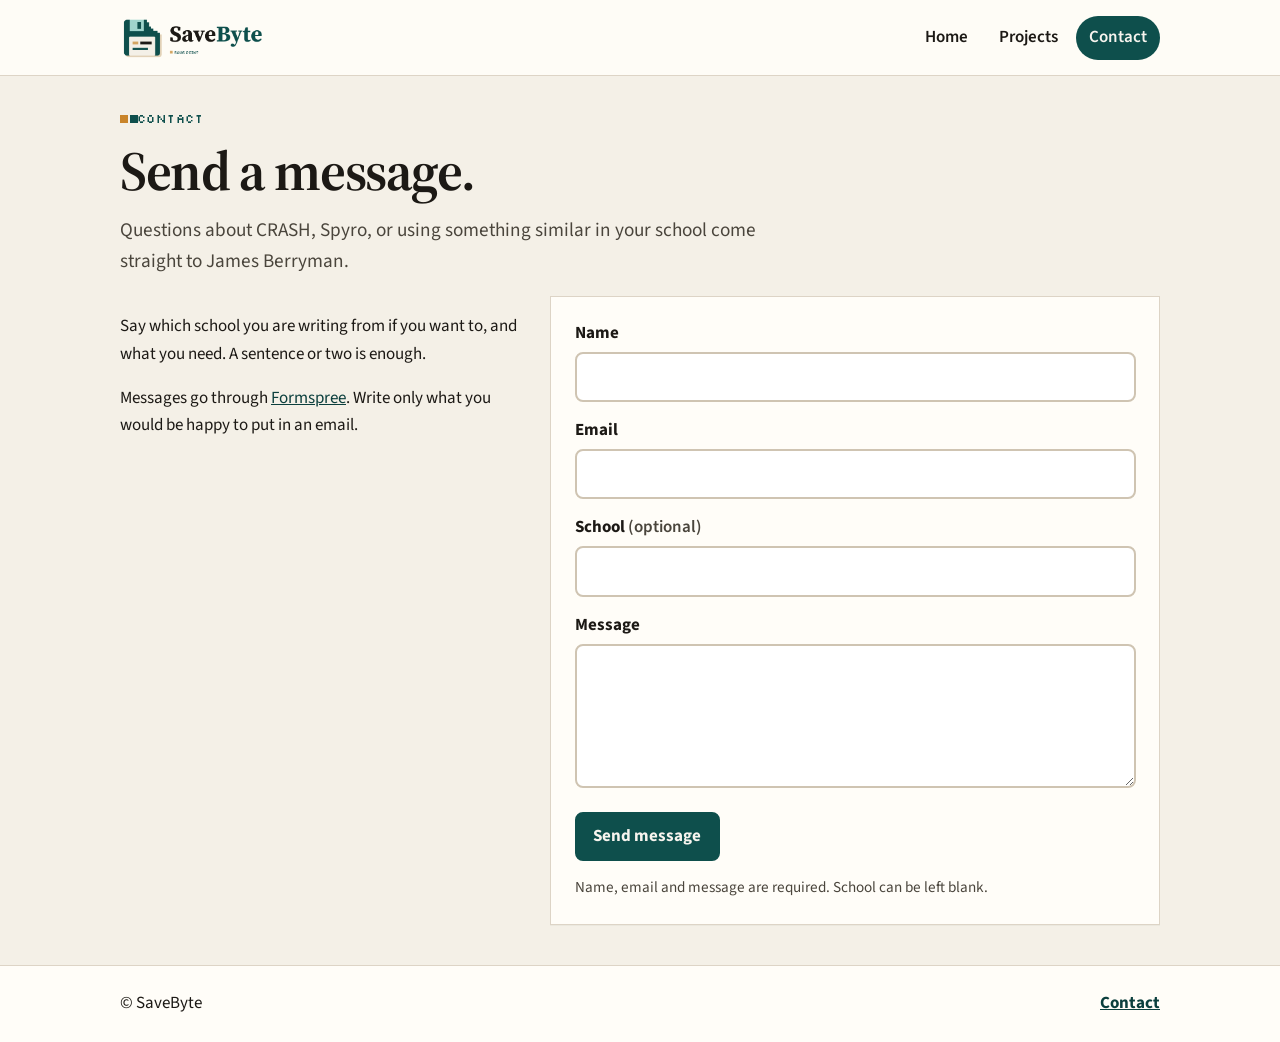
==== commit de6b2d9f: "Use the pixel SaveByte logo and matching icons. Put the transparent wordmark in the header and on th" ====
--- a/contact.html
+++ b/contact.html
@@ -21,9 +21,8 @@
     <header class="site-header">
       <div class="wrap header-inner">
         <a class="brand" href="index.html">
-          <!-- Header logo. Replace images/logo.svg to swap the mark. -->
-          <img class="brand-mark" src="images/logo.svg" width="32" height="32" alt="">
-          <span>SaveByte</span>
+          <!-- Header logo. Replace images/savebyte-logo.png to swap it. -->
+          <img class="brand-mark" src="images/savebyte-logo.png" width="1935" height="640" alt="SaveByte">
         </a>
         <nav class="nav" aria-label="Primary">
           <a href="index.html">Home</a>
--- a/css/site.css
+++ b/css/site.css
@@ -119,10 +119,17 @@
 
 .brand-mark {
   display: block;
-  width: 32px;
-  height: 32px;
-  box-shadow: 3px 3px 0 var(--gold-soft);
+  height: 48px;
+  width: auto;
+  max-width: min(240px, 62vw);
   flex-shrink: 0;
+}
+
+.home-logo {
+  display: block;
+  width: min(380px, 100%);
+  height: auto;
+  margin: 0 0 1.15rem;
 }
 
 .nav {
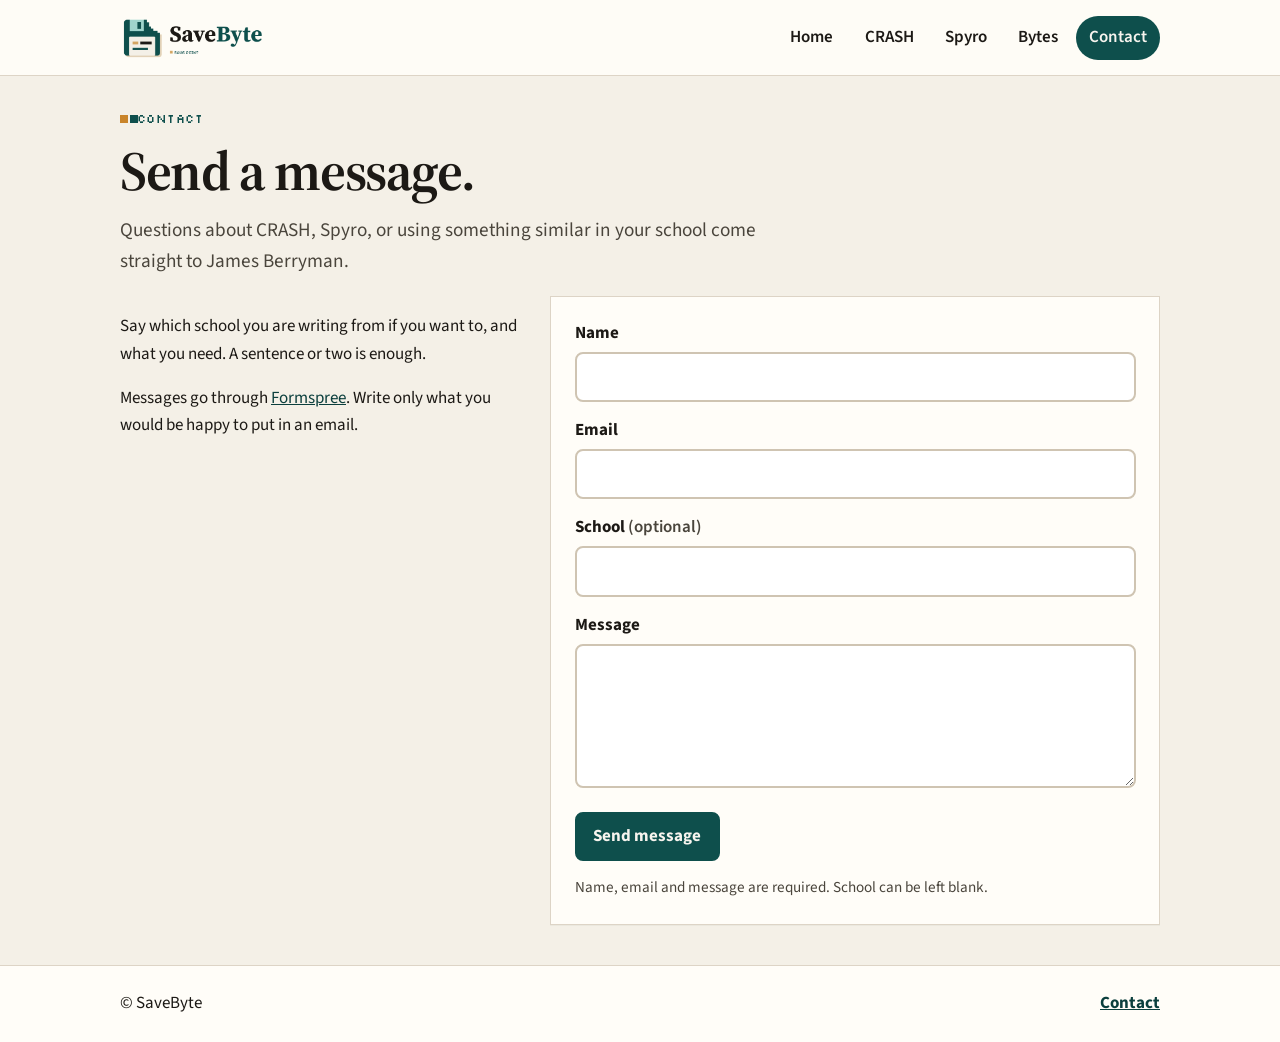
==== commit 535d1241: "Give each project its own place in the menu. Move the existing CRASH and Spyro text onto their own p" ====
--- a/contact.html
+++ b/contact.html
@@ -25,8 +25,15 @@
           <img class="brand-mark" src="images/savebyte-logo.png" width="1935" height="640" alt="SaveByte">
         </a>
         <nav class="nav" aria-label="Primary">
+          <!--
+            To add a project to this menu, copy one <a> line below onto every page
+            (index.html, crash.html, spyro.html, bytes.html, contact.html)
+            and add a new HTML file for that project.
+          -->
           <a href="index.html">Home</a>
-          <a href="projects.html">Projects</a>
+          <a href="crash.html">CRASH</a>
+          <a href="spyro.html">Spyro</a>
+          <a href="bytes.html">Bytes</a>
           <a href="contact.html" aria-current="page">Contact</a>
         </nav>
       </div>
--- a/css/site.css
+++ b/css/site.css
@@ -322,7 +322,8 @@
   border-top-color: var(--crash);
 }
 
-.card.spyro {
+.card.spyro,
+.card.SPYRO {
   border-top-color: var(--spyro);
 }
 
